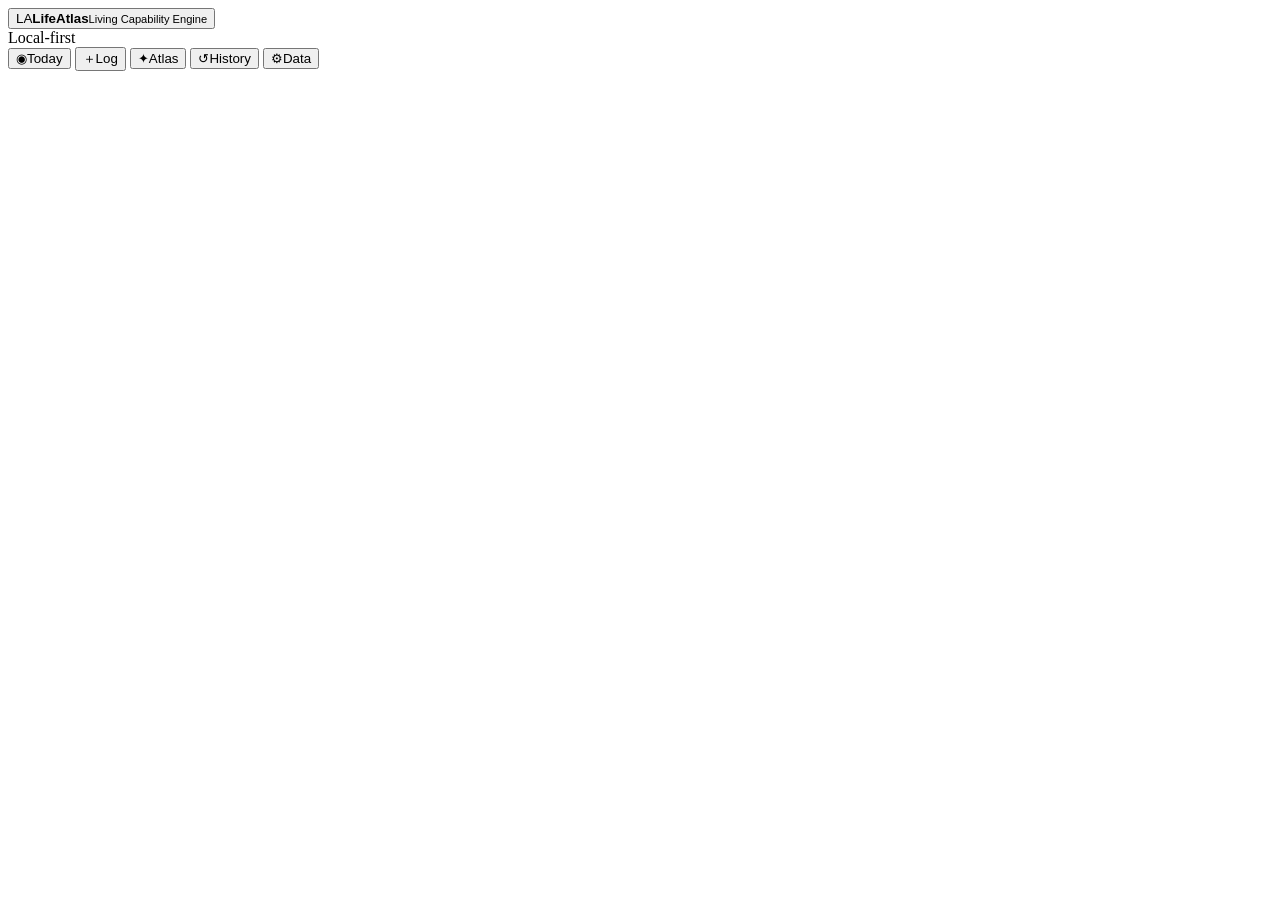
==== index.html @ 6b1c112e "Add files via upload" ====
<!doctype html>
<html lang="en">
<head>
  <meta charset="utf-8" />
  <meta name="viewport" content="width=device-width, initial-scale=1, viewport-fit=cover" />
  <meta name="theme-color" content="#0d1f1b" />
  <meta name="description" content="LifeAtlas — an offline-first longitudinal human-development platform." />
  <link rel="manifest" href="manifest.webmanifest" />
  <link rel="icon" href="assets/icon.svg" type="image/svg+xml" />
  <link rel="stylesheet" href="assets/styles.css" />
  <title>LifeAtlas</title>
</head>
<body>
  <div class="app-shell">
    <header class="topbar">
      <button class="brand" data-nav="today" aria-label="LifeAtlas home">
        <span class="brand-mark">LA</span><span><strong>LifeAtlas</strong><small>Living Capability Engine</small></span>
      </button>
      <div class="top-actions">
        <span id="offlineBadge" class="status-pill">Local-first</span>
        <button id="installBtn" class="button ghost" hidden>Install</button>
      </div>
    </header>

    <main id="app" tabindex="-1"></main>

    <nav class="bottom-nav" aria-label="Primary navigation">
      <button data-nav="today" class="active"><span>◉</span>Today</button>
      <button data-nav="log"><span>＋</span>Log</button>
      <button data-nav="atlas"><span>✦</span>Atlas</button>
      <button data-nav="history"><span>↺</span>History</button>
      <button data-nav="settings"><span>⚙</span>Data</button>
    </nav>
  </div>
  <div id="toast" role="status" aria-live="polite"></div>
  <script type="module" src="assets/app.js"></script>
</body>
</html>
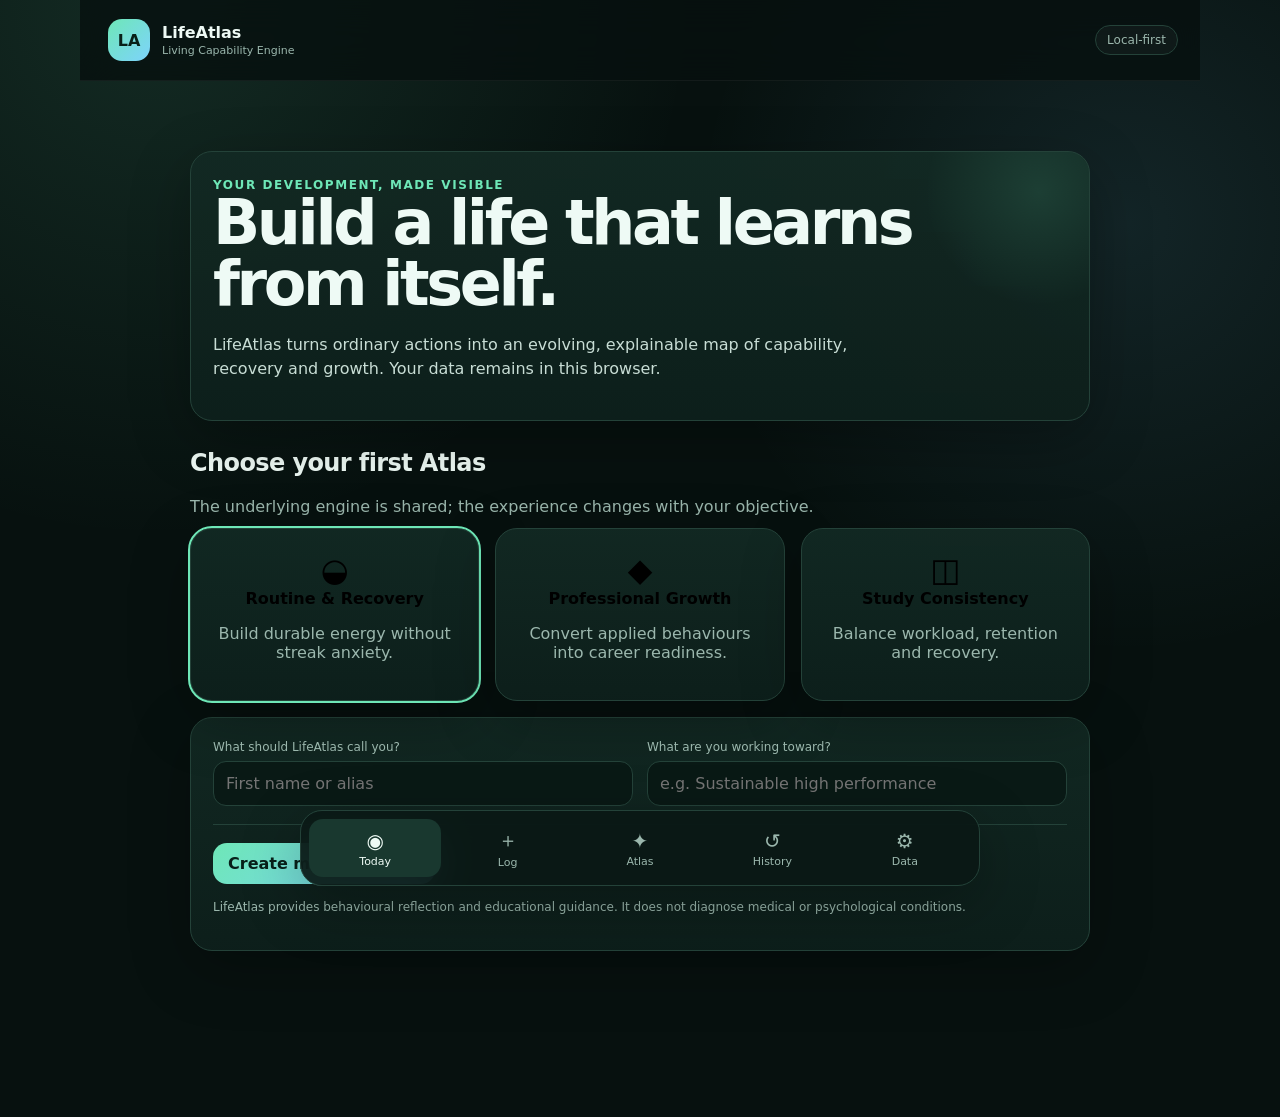
==== commit 6459ea37: "Add files via upload" ====
--- a/index.html
+++ b/index.html
@@ -4,11 +4,11 @@
   <meta charset="utf-8" />
   <meta name="viewport" content="width=device-width, initial-scale=1, viewport-fit=cover" />
   <meta name="theme-color" content="#0d1f1b" />
-  <meta name="description" content="LifeAtlas — an offline-first longitudinal human-development platform." />
+  <meta name="description" content="CareerAtlas — an offline-first adaptive professional capability engine." />
   <link rel="manifest" href="manifest.webmanifest" />
   <link rel="icon" href="assets/icon.svg" type="image/svg+xml" />
   <link rel="stylesheet" href="assets/styles.css" />
-  <title>LifeAtlas</title>
+  <title>CareerAtlas · LifeAtlas ACE</title>
 </head>
 <body>
   <div class="app-shell">
--- a/assets/styles.css
+++ b/assets/styles.css
@@ -0,0 +1,3 @@
+:root{--bg:#07110f;--panel:#0d1f1b;--panel2:#122923;--text:#eefaf5;--muted:#9bb7ad;--line:#244239;--mint:#6ee7b7;--blue:#7dd3fc;--amber:#fbbf24;--danger:#fb7185;--radius:22px;--shadow:0 18px 60px rgba(0,0,0,.28)}
+*{box-sizing:border-box}html{background:var(--bg);color:var(--text);font-family:Inter,ui-sans-serif,system-ui,-apple-system,BlinkMacSystemFont,"Segoe UI",sans-serif}body{margin:0;min-height:100vh;background:radial-gradient(circle at 12% 0%,rgba(110,231,183,.12),transparent 34%),radial-gradient(circle at 88% 20%,rgba(125,211,252,.1),transparent 30%),var(--bg)}button,input,select,textarea{font:inherit}.app-shell{max-width:1120px;margin:auto;min-height:100vh;padding-bottom:96px}.topbar{position:sticky;top:0;z-index:10;display:flex;justify-content:space-between;align-items:center;padding:18px 22px;background:rgba(7,17,15,.82);backdrop-filter:blur(18px);border-bottom:1px solid rgba(255,255,255,.05)}.brand{display:flex;align-items:center;gap:12px;background:none;border:0;color:var(--text);text-align:left;cursor:pointer}.brand-mark{display:grid;place-items:center;width:42px;height:42px;border-radius:14px;background:linear-gradient(135deg,var(--mint),var(--blue));color:#082019;font-weight:900}.brand strong,.brand small{display:block}.brand small{font-size:11px;color:var(--muted);margin-top:2px}.top-actions{display:flex;gap:10px;align-items:center}.status-pill,.chip{display:inline-flex;align-items:center;border:1px solid var(--line);border-radius:999px;padding:7px 11px;font-size:12px;color:var(--muted);background:rgba(255,255,255,.03)}main{padding:20px}.hero{display:grid;grid-template-columns:1.25fr .75fr;gap:18px;margin-bottom:18px}.card{background:linear-gradient(180deg,rgba(18,41,35,.94),rgba(13,31,27,.96));border:1px solid var(--line);border-radius:var(--radius);box-shadow:var(--shadow);padding:22px}.hero-card{min-height:265px;display:flex;flex-direction:column;justify-content:space-between;overflow:hidden;position:relative}.hero-card:after{content:"";position:absolute;width:240px;height:240px;border-radius:50%;right:-70px;top:-80px;background:radial-gradient(circle,var(--mint),transparent 67%);opacity:.12}.eyebrow{font-size:12px;letter-spacing:.13em;text-transform:uppercase;color:var(--mint);font-weight:800}h1,h2,h3,p{margin-top:0}h1{font-size:clamp(34px,6vw,62px);line-height:.98;letter-spacing:-.055em;margin-bottom:18px}h2{font-size:24px;letter-spacing:-.025em}h3{font-size:16px}.lead{color:#c8ddd5;max-width:680px;line-height:1.55}.muted{color:var(--muted)}.button{border:0;border-radius:14px;padding:11px 15px;background:linear-gradient(135deg,var(--mint),var(--blue));color:#082019;font-weight:800;cursor:pointer}.button.secondary{background:#19382f;color:var(--text);border:1px solid #2b5145}.button.ghost{background:transparent;color:var(--text);border:1px solid var(--line)}.button.danger{background:#3a1a23;color:#ffc6d0;border:1px solid #6b2938}.button:active{transform:translateY(1px)}.actions{display:flex;flex-wrap:wrap;gap:10px}.grid{display:grid;grid-template-columns:repeat(3,1fr);gap:16px}.grid.two{grid-template-columns:repeat(2,1fr)}.metric{padding:18px;border-radius:18px;background:rgba(255,255,255,.035);border:1px solid rgba(255,255,255,.06)}.metric strong{display:block;font-size:30px;margin:8px 0}.metric small{color:var(--muted)}.progress{height:8px;background:#071713;border-radius:999px;overflow:hidden;margin-top:12px}.progress>span{display:block;height:100%;background:linear-gradient(90deg,var(--mint),var(--blue));border-radius:999px}.section-head{display:flex;justify-content:space-between;align-items:end;margin:28px 0 12px}.section-head p{margin:0}.quick-grid{display:grid;grid-template-columns:repeat(4,1fr);gap:10px}.quick-log{display:flex;flex-direction:column;align-items:flex-start;min-height:112px;justify-content:space-between;background:#10261f;border:1px solid var(--line);color:var(--text);border-radius:18px;padding:15px;cursor:pointer}.quick-log span{font-size:25px}.quick-log small{color:var(--muted)}.recommendation{border-left:3px solid var(--mint)}.recommendation .why{margin-top:14px;padding:13px;border-radius:14px;background:rgba(0,0,0,.18);font-size:13px;line-height:1.5;color:#bed3cb}.atlas-wrap{position:relative;min-height:470px;overflow:hidden}.atlas{width:100%;height:460px}.atlas-line{stroke:#315f51;stroke-width:1.5;opacity:.65}.atlas-node{cursor:pointer;transition:.2s}.atlas-node:hover{filter:brightness(1.22)}.node-ring{fill:#0a1815;stroke:#315f51;stroke-width:3}.node-fill{fill:url(#nodeGradient)}.node-label{fill:#eaf8f3;font-size:12px;text-anchor:middle;font-weight:700}.node-score{fill:#92b4a8;font-size:10px;text-anchor:middle}.form-grid{display:grid;grid-template-columns:repeat(2,1fr);gap:14px}.field label{display:block;font-size:12px;color:var(--muted);margin-bottom:7px}.field input,.field select,.field textarea{width:100%;background:#091915;color:var(--text);border:1px solid var(--line);border-radius:13px;padding:12px}.field.full{grid-column:1/-1}.range-row{display:flex;align-items:center;gap:12px}.range-row input{flex:1}.event-list{display:flex;flex-direction:column;gap:10px}.event{display:grid;grid-template-columns:auto 1fr auto;gap:13px;align-items:center;padding:14px;border-radius:16px;background:rgba(255,255,255,.03);border:1px solid rgba(255,255,255,.06)}.event-icon{width:40px;height:40px;display:grid;place-items:center;border-radius:13px;background:#19382f}.event p{margin:3px 0 0;color:var(--muted);font-size:13px}.event time{font-size:12px;color:var(--muted)}.empty{text-align:center;padding:45px 20px;color:var(--muted)}.pack-card{cursor:pointer;transition:.2s}.pack-card:hover{transform:translateY(-2px);border-color:#3b6e5e}.pack-card.selected{outline:2px solid var(--mint)}.pack-icon{font-size:32px}.bottom-nav{position:fixed;left:50%;bottom:14px;transform:translateX(-50%);z-index:20;width:min(680px,calc(100% - 24px));display:grid;grid-template-columns:repeat(5,1fr);padding:8px;background:rgba(10,24,21,.92);backdrop-filter:blur(20px);border:1px solid var(--line);border-radius:22px;box-shadow:var(--shadow)}.bottom-nav button{background:none;border:0;color:var(--muted);padding:8px 4px;border-radius:14px;cursor:pointer;font-size:11px}.bottom-nav button span{display:block;font-size:20px;margin-bottom:2px}.bottom-nav button.active{background:#19382f;color:var(--text)}#toast{position:fixed;left:50%;bottom:105px;transform:translate(-50%,20px);opacity:0;pointer-events:none;background:#e8fff6;color:#082019;padding:11px 15px;border-radius:13px;font-weight:800;transition:.25s;z-index:50}#toast.show{opacity:1;transform:translate(-50%,0)}dialog{background:#10231e;color:var(--text);border:1px solid var(--line);border-radius:20px;max-width:560px;width:calc(100% - 30px);padding:22px}dialog::backdrop{background:rgba(0,0,0,.72)}.onboarding{max-width:900px;margin:50px auto}.legal{font-size:12px;color:var(--muted);line-height:1.5}.divider{height:1px;background:var(--line);margin:18px 0}.badge-good{color:var(--mint)}.badge-watch{color:var(--amber)}
+@media(max-width:760px){.hero,.grid,.grid.two,.form-grid{grid-template-columns:1fr}.quick-grid{grid-template-columns:repeat(2,1fr)}main{padding:14px}.topbar{padding:13px 15px}.status-pill{display:none}.card{padding:18px}.hero-card{min-height:240px}.field.full{grid-column:auto}.atlas{height:390px}.atlas-wrap{min-height:400px}.event{grid-template-columns:auto 1fr}.event time{grid-column:2}.bottom-nav{bottom:8px}}
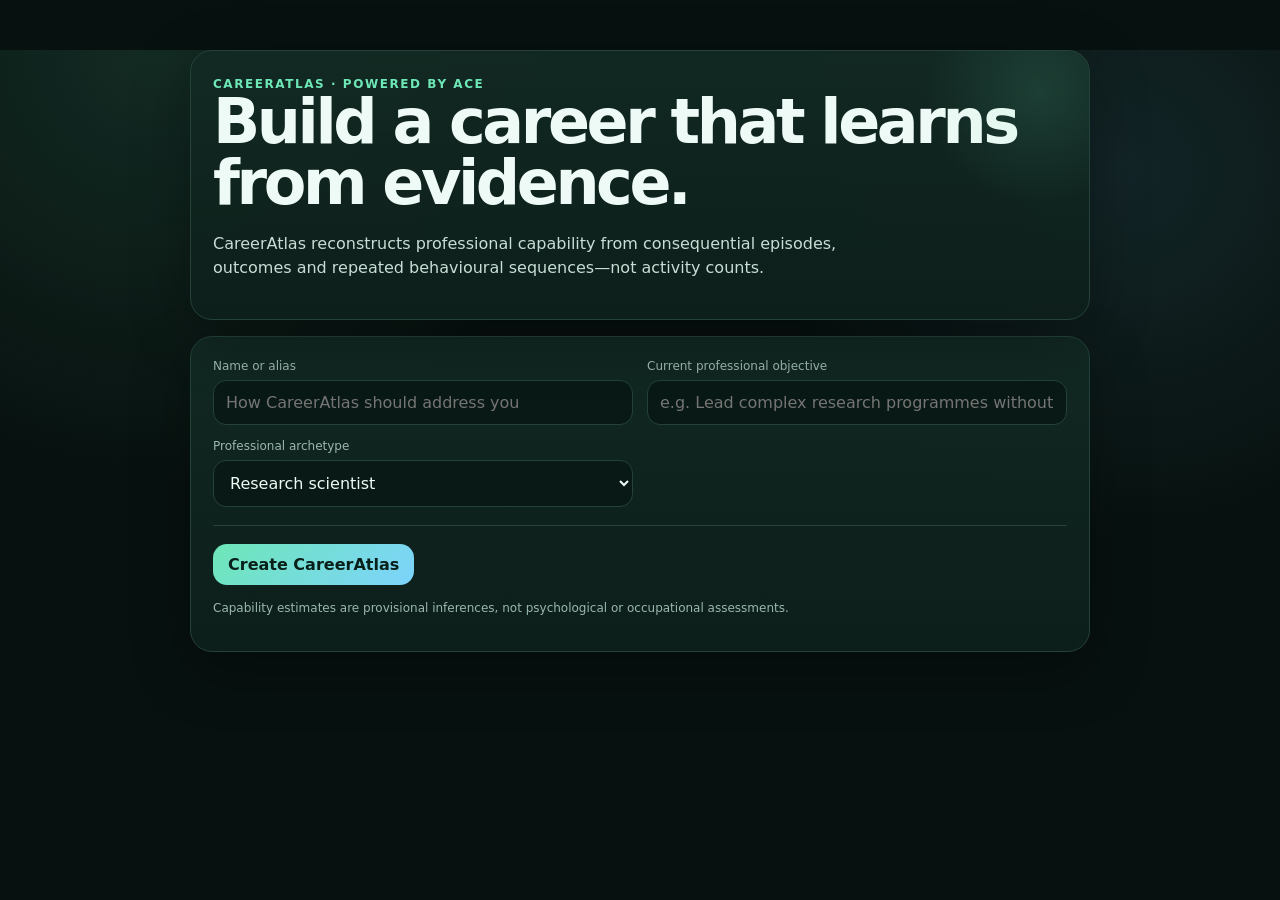
==== commit 8671c8d3: "Add files via upload" ====
--- a/index.html
+++ b/index.html
@@ -1,38 +1 @@
-<!doctype html>
-<html lang="en">
-<head>
-  <meta charset="utf-8" />
-  <meta name="viewport" content="width=device-width, initial-scale=1, viewport-fit=cover" />
-  <meta name="theme-color" content="#0d1f1b" />
-  <meta name="description" content="CareerAtlas — an offline-first adaptive professional capability engine." />
-  <link rel="manifest" href="manifest.webmanifest" />
-  <link rel="icon" href="assets/icon.svg" type="image/svg+xml" />
-  <link rel="stylesheet" href="assets/styles.css" />
-  <title>CareerAtlas · LifeAtlas ACE</title>
-</head>
-<body>
-  <div class="app-shell">
-    <header class="topbar">
-      <button class="brand" data-nav="today" aria-label="LifeAtlas home">
-        <span class="brand-mark">LA</span><span><strong>LifeAtlas</strong><small>Living Capability Engine</small></span>
-      </button>
-      <div class="top-actions">
-        <span id="offlineBadge" class="status-pill">Local-first</span>
-        <button id="installBtn" class="button ghost" hidden>Install</button>
-      </div>
-    </header>
-
-    <main id="app" tabindex="-1"></main>
-
-    <nav class="bottom-nav" aria-label="Primary navigation">
-      <button data-nav="today" class="active"><span>◉</span>Today</button>
-      <button data-nav="log"><span>＋</span>Log</button>
-      <button data-nav="atlas"><span>✦</span>Atlas</button>
-      <button data-nav="history"><span>↺</span>History</button>
-      <button data-nav="settings"><span>⚙</span>Data</button>
-    </nav>
-  </div>
-  <div id="toast" role="status" aria-live="polite"></div>
-  <script type="module" src="assets/app.js"></script>
-</body>
-</html>
+<!doctype html><html lang="en"><head><meta charset="utf-8"><meta name="viewport" content="width=device-width,initial-scale=1,viewport-fit=cover"><meta name="theme-color" content="#112a28"><meta name="apple-mobile-web-app-capable" content="yes"><meta name="apple-mobile-web-app-status-bar-style" content="black-translucent"><link rel="manifest" href="manifest.webmanifest"><link rel="apple-touch-icon" href="assets/apple-touch-icon.png"><link rel="stylesheet" href="assets/styles.css"><title>LifeAtlas Phase 1</title></head><body><div id="app"></div><script type="module" src="assets/app.js"></script></body></html>
--- a/assets/styles.css
+++ b/assets/styles.css
@@ -1,3 +1,24 @@
 :root{--bg:#07110f;--panel:#0d1f1b;--panel2:#122923;--text:#eefaf5;--muted:#9bb7ad;--line:#244239;--mint:#6ee7b7;--blue:#7dd3fc;--amber:#fbbf24;--danger:#fb7185;--radius:22px;--shadow:0 18px 60px rgba(0,0,0,.28)}
 *{box-sizing:border-box}html{background:var(--bg);color:var(--text);font-family:Inter,ui-sans-serif,system-ui,-apple-system,BlinkMacSystemFont,"Segoe UI",sans-serif}body{margin:0;min-height:100vh;background:radial-gradient(circle at 12% 0%,rgba(110,231,183,.12),transparent 34%),radial-gradient(circle at 88% 20%,rgba(125,211,252,.1),transparent 30%),var(--bg)}button,input,select,textarea{font:inherit}.app-shell{max-width:1120px;margin:auto;min-height:100vh;padding-bottom:96px}.topbar{position:sticky;top:0;z-index:10;display:flex;justify-content:space-between;align-items:center;padding:18px 22px;background:rgba(7,17,15,.82);backdrop-filter:blur(18px);border-bottom:1px solid rgba(255,255,255,.05)}.brand{display:flex;align-items:center;gap:12px;background:none;border:0;color:var(--text);text-align:left;cursor:pointer}.brand-mark{display:grid;place-items:center;width:42px;height:42px;border-radius:14px;background:linear-gradient(135deg,var(--mint),var(--blue));color:#082019;font-weight:900}.brand strong,.brand small{display:block}.brand small{font-size:11px;color:var(--muted);margin-top:2px}.top-actions{display:flex;gap:10px;align-items:center}.status-pill,.chip{display:inline-flex;align-items:center;border:1px solid var(--line);border-radius:999px;padding:7px 11px;font-size:12px;color:var(--muted);background:rgba(255,255,255,.03)}main{padding:20px}.hero{display:grid;grid-template-columns:1.25fr .75fr;gap:18px;margin-bottom:18px}.card{background:linear-gradient(180deg,rgba(18,41,35,.94),rgba(13,31,27,.96));border:1px solid var(--line);border-radius:var(--radius);box-shadow:var(--shadow);padding:22px}.hero-card{min-height:265px;display:flex;flex-direction:column;justify-content:space-between;overflow:hidden;position:relative}.hero-card:after{content:"";position:absolute;width:240px;height:240px;border-radius:50%;right:-70px;top:-80px;background:radial-gradient(circle,var(--mint),transparent 67%);opacity:.12}.eyebrow{font-size:12px;letter-spacing:.13em;text-transform:uppercase;color:var(--mint);font-weight:800}h1,h2,h3,p{margin-top:0}h1{font-size:clamp(34px,6vw,62px);line-height:.98;letter-spacing:-.055em;margin-bottom:18px}h2{font-size:24px;letter-spacing:-.025em}h3{font-size:16px}.lead{color:#c8ddd5;max-width:680px;line-height:1.55}.muted{color:var(--muted)}.button{border:0;border-radius:14px;padding:11px 15px;background:linear-gradient(135deg,var(--mint),var(--blue));color:#082019;font-weight:800;cursor:pointer}.button.secondary{background:#19382f;color:var(--text);border:1px solid #2b5145}.button.ghost{background:transparent;color:var(--text);border:1px solid var(--line)}.button.danger{background:#3a1a23;color:#ffc6d0;border:1px solid #6b2938}.button:active{transform:translateY(1px)}.actions{display:flex;flex-wrap:wrap;gap:10px}.grid{display:grid;grid-template-columns:repeat(3,1fr);gap:16px}.grid.two{grid-template-columns:repeat(2,1fr)}.metric{padding:18px;border-radius:18px;background:rgba(255,255,255,.035);border:1px solid rgba(255,255,255,.06)}.metric strong{display:block;font-size:30px;margin:8px 0}.metric small{color:var(--muted)}.progress{height:8px;background:#071713;border-radius:999px;overflow:hidden;margin-top:12px}.progress>span{display:block;height:100%;background:linear-gradient(90deg,var(--mint),var(--blue));border-radius:999px}.section-head{display:flex;justify-content:space-between;align-items:end;margin:28px 0 12px}.section-head p{margin:0}.quick-grid{display:grid;grid-template-columns:repeat(4,1fr);gap:10px}.quick-log{display:flex;flex-direction:column;align-items:flex-start;min-height:112px;justify-content:space-between;background:#10261f;border:1px solid var(--line);color:var(--text);border-radius:18px;padding:15px;cursor:pointer}.quick-log span{font-size:25px}.quick-log small{color:var(--muted)}.recommendation{border-left:3px solid var(--mint)}.recommendation .why{margin-top:14px;padding:13px;border-radius:14px;background:rgba(0,0,0,.18);font-size:13px;line-height:1.5;color:#bed3cb}.atlas-wrap{position:relative;min-height:470px;overflow:hidden}.atlas{width:100%;height:460px}.atlas-line{stroke:#315f51;stroke-width:1.5;opacity:.65}.atlas-node{cursor:pointer;transition:.2s}.atlas-node:hover{filter:brightness(1.22)}.node-ring{fill:#0a1815;stroke:#315f51;stroke-width:3}.node-fill{fill:url(#nodeGradient)}.node-label{fill:#eaf8f3;font-size:12px;text-anchor:middle;font-weight:700}.node-score{fill:#92b4a8;font-size:10px;text-anchor:middle}.form-grid{display:grid;grid-template-columns:repeat(2,1fr);gap:14px}.field label{display:block;font-size:12px;color:var(--muted);margin-bottom:7px}.field input,.field select,.field textarea{width:100%;background:#091915;color:var(--text);border:1px solid var(--line);border-radius:13px;padding:12px}.field.full{grid-column:1/-1}.range-row{display:flex;align-items:center;gap:12px}.range-row input{flex:1}.event-list{display:flex;flex-direction:column;gap:10px}.event{display:grid;grid-template-columns:auto 1fr auto;gap:13px;align-items:center;padding:14px;border-radius:16px;background:rgba(255,255,255,.03);border:1px solid rgba(255,255,255,.06)}.event-icon{width:40px;height:40px;display:grid;place-items:center;border-radius:13px;background:#19382f}.event p{margin:3px 0 0;color:var(--muted);font-size:13px}.event time{font-size:12px;color:var(--muted)}.empty{text-align:center;padding:45px 20px;color:var(--muted)}.pack-card{cursor:pointer;transition:.2s}.pack-card:hover{transform:translateY(-2px);border-color:#3b6e5e}.pack-card.selected{outline:2px solid var(--mint)}.pack-icon{font-size:32px}.bottom-nav{position:fixed;left:50%;bottom:14px;transform:translateX(-50%);z-index:20;width:min(680px,calc(100% - 24px));display:grid;grid-template-columns:repeat(5,1fr);padding:8px;background:rgba(10,24,21,.92);backdrop-filter:blur(20px);border:1px solid var(--line);border-radius:22px;box-shadow:var(--shadow)}.bottom-nav button{background:none;border:0;color:var(--muted);padding:8px 4px;border-radius:14px;cursor:pointer;font-size:11px}.bottom-nav button span{display:block;font-size:20px;margin-bottom:2px}.bottom-nav button.active{background:#19382f;color:var(--text)}#toast{position:fixed;left:50%;bottom:105px;transform:translate(-50%,20px);opacity:0;pointer-events:none;background:#e8fff6;color:#082019;padding:11px 15px;border-radius:13px;font-weight:800;transition:.25s;z-index:50}#toast.show{opacity:1;transform:translate(-50%,0)}dialog{background:#10231e;color:var(--text);border:1px solid var(--line);border-radius:20px;max-width:560px;width:calc(100% - 30px);padding:22px}dialog::backdrop{background:rgba(0,0,0,.72)}.onboarding{max-width:900px;margin:50px auto}.legal{font-size:12px;color:var(--muted);line-height:1.5}.divider{height:1px;background:var(--line);margin:18px 0}.badge-good{color:var(--mint)}.badge-watch{color:var(--amber)}
 @media(max-width:760px){.hero,.grid,.grid.two,.form-grid{grid-template-columns:1fr}.quick-grid{grid-template-columns:repeat(2,1fr)}main{padding:14px}.topbar{padding:13px 15px}.status-pill{display:none}.card{padding:18px}.hero-card{min-height:240px}.field.full{grid-column:auto}.atlas{height:390px}.atlas-wrap{min-height:400px}.event{grid-template-columns:auto 1fr}.event time{grid-column:2}.bottom-nav{bottom:8px}}
+.field-help{margin:8px 2px 0;color:#c7ddd5;font-size:13px;line-height:1.45}.cap-grid{display:grid;grid-template-columns:repeat(3,1fr);gap:14px}.capability-card{box-shadow:none}.cap-head{display:flex;justify-content:space-between;gap:16px;align-items:flex-start}.cap-head strong{font-size:34px}.capability-card p{color:#c6d9d2;line-height:1.45;margin-top:14px}.capability-card small{color:var(--muted)}.domain-title{margin:28px 0 10px;border-bottom:1px solid var(--line)}.gene{border-top:3px solid var(--mint)}.gene.harmful{border-top-color:var(--danger)}details summary{cursor:pointer;color:var(--muted);margin-top:12px}.quick-grid{grid-template-columns:repeat(3,1fr)}
+@media(max-width:760px){.cap-grid{grid-template-columns:1fr}.quick-grid{grid-template-columns:repeat(2,1fr)}.topbar{position:relative}.section-head h1{font-size:36px!important}.event{align-items:start}}
+
+/* v0.3.1 debugging and mobile hardening */
+html{min-height:100%;scroll-padding-top:86px;-webkit-text-size-adjust:100%}
+body{min-height:100%;padding-top:env(safe-area-inset-top);padding-left:env(safe-area-inset-left);padding-right:env(safe-area-inset-right)}
+.topbar{padding-top:max(18px,env(safe-area-inset-top))}
+.bottom-nav{bottom:max(8px,env(safe-area-inset-bottom));padding-bottom:max(8px,env(safe-area-inset-bottom))}
+.app-shell{padding-bottom:calc(112px + env(safe-area-inset-bottom))}
+.event-actions{display:flex;flex-direction:column;align-items:flex-end;gap:8px}
+.text-button{border:0;background:transparent;color:var(--mint);font-size:12px;font-weight:800;padding:4px;cursor:pointer}
+.text-button:focus-visible,.button:focus-visible,.bottom-nav button:focus-visible,.quick-log:focus-visible,.brand:focus-visible{outline:3px solid var(--blue);outline-offset:2px}
+.field input:focus,.field select:focus,.field textarea:focus{outline:2px solid #0b63b6;outline-offset:1px;border-color:var(--blue)}
+@media(max-width:760px){
+ html{scroll-padding-top:12px}
+ body{padding-top:env(safe-area-inset-top)}
+ .topbar{position:relative;padding-top:13px}
+ .event-actions{grid-column:2;align-items:flex-start;flex-direction:row;justify-content:space-between}
+ .bottom-nav{width:calc(100% - 20px)}
+ .brand strong{font-size:18px}.brand small{font-size:10px}
+}
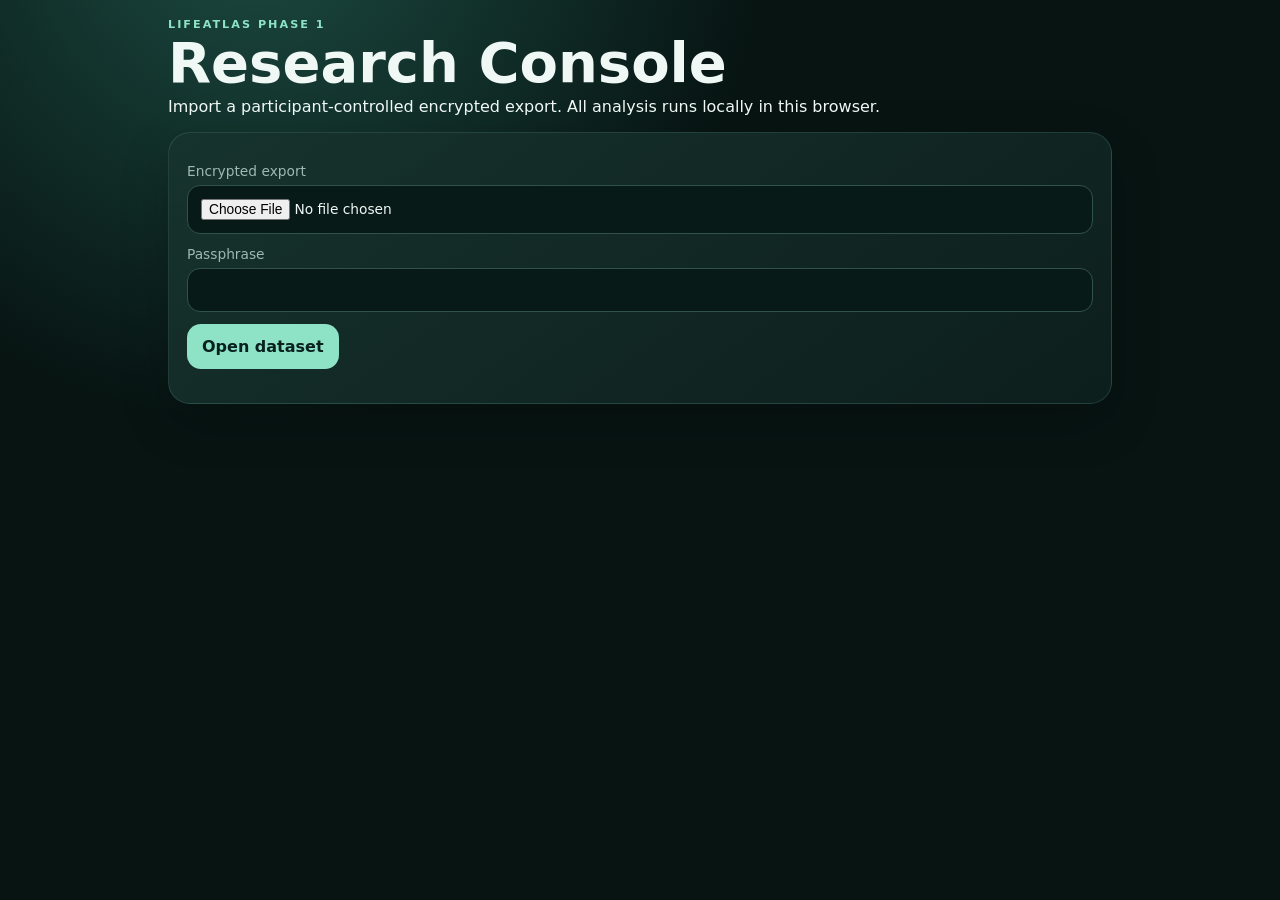
==== commit f0ef6b30: "Add files via upload" ====
--- a/index.html
+++ b/index.html
@@ -1 +1 @@
-<!doctype html><html lang="en"><head><meta charset="utf-8"><meta name="viewport" content="width=device-width,initial-scale=1,viewport-fit=cover"><meta name="theme-color" content="#112a28"><meta name="apple-mobile-web-app-capable" content="yes"><meta name="apple-mobile-web-app-status-bar-style" content="black-translucent"><link rel="manifest" href="manifest.webmanifest"><link rel="apple-touch-icon" href="assets/apple-touch-icon.png"><link rel="stylesheet" href="assets/styles.css"><title>LifeAtlas Phase 1</title></head><body><div id="app"></div><script type="module" src="assets/app.js"></script></body></html>+<!doctype html><html lang="en"><head><meta charset="utf-8"><meta name="viewport" content="width=device-width,initial-scale=1"><link rel="stylesheet" href="../assets/styles.css"><title>LifeAtlas Research Console</title></head><body><main class="console-shell"><header><div><p class="eyebrow">LIFEATLAS PHASE 1</p><h1>Research Console</h1><p>Import a participant-controlled encrypted export. All analysis runs locally in this browser.</p></div></header><section class="panel"><label class="field">Encrypted export<input id="file" type="file" accept=".latlas,.json"></label><label class="field">Passphrase<input id="pass" type="password" autocomplete="current-password"></label><button id="open" class="primary">Open dataset</button><p id="status" class="muted"></p></section><section id="report"></section></main><script type="module" src="../assets/console.js"></script></body></html>
--- a/assets/styles.css
+++ b/assets/styles.css
@@ -1,24 +1,2 @@
-:root{--bg:#07110f;--panel:#0d1f1b;--panel2:#122923;--text:#eefaf5;--muted:#9bb7ad;--line:#244239;--mint:#6ee7b7;--blue:#7dd3fc;--amber:#fbbf24;--danger:#fb7185;--radius:22px;--shadow:0 18px 60px rgba(0,0,0,.28)}
-*{box-sizing:border-box}html{background:var(--bg);color:var(--text);font-family:Inter,ui-sans-serif,system-ui,-apple-system,BlinkMacSystemFont,"Segoe UI",sans-serif}body{margin:0;min-height:100vh;background:radial-gradient(circle at 12% 0%,rgba(110,231,183,.12),transparent 34%),radial-gradient(circle at 88% 20%,rgba(125,211,252,.1),transparent 30%),var(--bg)}button,input,select,textarea{font:inherit}.app-shell{max-width:1120px;margin:auto;min-height:100vh;padding-bottom:96px}.topbar{position:sticky;top:0;z-index:10;display:flex;justify-content:space-between;align-items:center;padding:18px 22px;background:rgba(7,17,15,.82);backdrop-filter:blur(18px);border-bottom:1px solid rgba(255,255,255,.05)}.brand{display:flex;align-items:center;gap:12px;background:none;border:0;color:var(--text);text-align:left;cursor:pointer}.brand-mark{display:grid;place-items:center;width:42px;height:42px;border-radius:14px;background:linear-gradient(135deg,var(--mint),var(--blue));color:#082019;font-weight:900}.brand strong,.brand small{display:block}.brand small{font-size:11px;color:var(--muted);margin-top:2px}.top-actions{display:flex;gap:10px;align-items:center}.status-pill,.chip{display:inline-flex;align-items:center;border:1px solid var(--line);border-radius:999px;padding:7px 11px;font-size:12px;color:var(--muted);background:rgba(255,255,255,.03)}main{padding:20px}.hero{display:grid;grid-template-columns:1.25fr .75fr;gap:18px;margin-bottom:18px}.card{background:linear-gradient(180deg,rgba(18,41,35,.94),rgba(13,31,27,.96));border:1px solid var(--line);border-radius:var(--radius);box-shadow:var(--shadow);padding:22px}.hero-card{min-height:265px;display:flex;flex-direction:column;justify-content:space-between;overflow:hidden;position:relative}.hero-card:after{content:"";position:absolute;width:240px;height:240px;border-radius:50%;right:-70px;top:-80px;background:radial-gradient(circle,var(--mint),transparent 67%);opacity:.12}.eyebrow{font-size:12px;letter-spacing:.13em;text-transform:uppercase;color:var(--mint);font-weight:800}h1,h2,h3,p{margin-top:0}h1{font-size:clamp(34px,6vw,62px);line-height:.98;letter-spacing:-.055em;margin-bottom:18px}h2{font-size:24px;letter-spacing:-.025em}h3{font-size:16px}.lead{color:#c8ddd5;max-width:680px;line-height:1.55}.muted{color:var(--muted)}.button{border:0;border-radius:14px;padding:11px 15px;background:linear-gradient(135deg,var(--mint),var(--blue));color:#082019;font-weight:800;cursor:pointer}.button.secondary{background:#19382f;color:var(--text);border:1px solid #2b5145}.button.ghost{background:transparent;color:var(--text);border:1px solid var(--line)}.button.danger{background:#3a1a23;color:#ffc6d0;border:1px solid #6b2938}.button:active{transform:translateY(1px)}.actions{display:flex;flex-wrap:wrap;gap:10px}.grid{display:grid;grid-template-columns:repeat(3,1fr);gap:16px}.grid.two{grid-template-columns:repeat(2,1fr)}.metric{padding:18px;border-radius:18px;background:rgba(255,255,255,.035);border:1px solid rgba(255,255,255,.06)}.metric strong{display:block;font-size:30px;margin:8px 0}.metric small{color:var(--muted)}.progress{height:8px;background:#071713;border-radius:999px;overflow:hidden;margin-top:12px}.progress>span{display:block;height:100%;background:linear-gradient(90deg,var(--mint),var(--blue));border-radius:999px}.section-head{display:flex;justify-content:space-between;align-items:end;margin:28px 0 12px}.section-head p{margin:0}.quick-grid{display:grid;grid-template-columns:repeat(4,1fr);gap:10px}.quick-log{display:flex;flex-direction:column;align-items:flex-start;min-height:112px;justify-content:space-between;background:#10261f;border:1px solid var(--line);color:var(--text);border-radius:18px;padding:15px;cursor:pointer}.quick-log span{font-size:25px}.quick-log small{color:var(--muted)}.recommendation{border-left:3px solid var(--mint)}.recommendation .why{margin-top:14px;padding:13px;border-radius:14px;background:rgba(0,0,0,.18);font-size:13px;line-height:1.5;color:#bed3cb}.atlas-wrap{position:relative;min-height:470px;overflow:hidden}.atlas{width:100%;height:460px}.atlas-line{stroke:#315f51;stroke-width:1.5;opacity:.65}.atlas-node{cursor:pointer;transition:.2s}.atlas-node:hover{filter:brightness(1.22)}.node-ring{fill:#0a1815;stroke:#315f51;stroke-width:3}.node-fill{fill:url(#nodeGradient)}.node-label{fill:#eaf8f3;font-size:12px;text-anchor:middle;font-weight:700}.node-score{fill:#92b4a8;font-size:10px;text-anchor:middle}.form-grid{display:grid;grid-template-columns:repeat(2,1fr);gap:14px}.field label{display:block;font-size:12px;color:var(--muted);margin-bottom:7px}.field input,.field select,.field textarea{width:100%;background:#091915;color:var(--text);border:1px solid var(--line);border-radius:13px;padding:12px}.field.full{grid-column:1/-1}.range-row{display:flex;align-items:center;gap:12px}.range-row input{flex:1}.event-list{display:flex;flex-direction:column;gap:10px}.event{display:grid;grid-template-columns:auto 1fr auto;gap:13px;align-items:center;padding:14px;border-radius:16px;background:rgba(255,255,255,.03);border:1px solid rgba(255,255,255,.06)}.event-icon{width:40px;height:40px;display:grid;place-items:center;border-radius:13px;background:#19382f}.event p{margin:3px 0 0;color:var(--muted);font-size:13px}.event time{font-size:12px;color:var(--muted)}.empty{text-align:center;padding:45px 20px;color:var(--muted)}.pack-card{cursor:pointer;transition:.2s}.pack-card:hover{transform:translateY(-2px);border-color:#3b6e5e}.pack-card.selected{outline:2px solid var(--mint)}.pack-icon{font-size:32px}.bottom-nav{position:fixed;left:50%;bottom:14px;transform:translateX(-50%);z-index:20;width:min(680px,calc(100% - 24px));display:grid;grid-template-columns:repeat(5,1fr);padding:8px;background:rgba(10,24,21,.92);backdrop-filter:blur(20px);border:1px solid var(--line);border-radius:22px;box-shadow:var(--shadow)}.bottom-nav button{background:none;border:0;color:var(--muted);padding:8px 4px;border-radius:14px;cursor:pointer;font-size:11px}.bottom-nav button span{display:block;font-size:20px;margin-bottom:2px}.bottom-nav button.active{background:#19382f;color:var(--text)}#toast{position:fixed;left:50%;bottom:105px;transform:translate(-50%,20px);opacity:0;pointer-events:none;background:#e8fff6;color:#082019;padding:11px 15px;border-radius:13px;font-weight:800;transition:.25s;z-index:50}#toast.show{opacity:1;transform:translate(-50%,0)}dialog{background:#10231e;color:var(--text);border:1px solid var(--line);border-radius:20px;max-width:560px;width:calc(100% - 30px);padding:22px}dialog::backdrop{background:rgba(0,0,0,.72)}.onboarding{max-width:900px;margin:50px auto}.legal{font-size:12px;color:var(--muted);line-height:1.5}.divider{height:1px;background:var(--line);margin:18px 0}.badge-good{color:var(--mint)}.badge-watch{color:var(--amber)}
-@media(max-width:760px){.hero,.grid,.grid.two,.form-grid{grid-template-columns:1fr}.quick-grid{grid-template-columns:repeat(2,1fr)}main{padding:14px}.topbar{padding:13px 15px}.status-pill{display:none}.card{padding:18px}.hero-card{min-height:240px}.field.full{grid-column:auto}.atlas{height:390px}.atlas-wrap{min-height:400px}.event{grid-template-columns:auto 1fr}.event time{grid-column:2}.bottom-nav{bottom:8px}}
-.field-help{margin:8px 2px 0;color:#c7ddd5;font-size:13px;line-height:1.45}.cap-grid{display:grid;grid-template-columns:repeat(3,1fr);gap:14px}.capability-card{box-shadow:none}.cap-head{display:flex;justify-content:space-between;gap:16px;align-items:flex-start}.cap-head strong{font-size:34px}.capability-card p{color:#c6d9d2;line-height:1.45;margin-top:14px}.capability-card small{color:var(--muted)}.domain-title{margin:28px 0 10px;border-bottom:1px solid var(--line)}.gene{border-top:3px solid var(--mint)}.gene.harmful{border-top-color:var(--danger)}details summary{cursor:pointer;color:var(--muted);margin-top:12px}.quick-grid{grid-template-columns:repeat(3,1fr)}
-@media(max-width:760px){.cap-grid{grid-template-columns:1fr}.quick-grid{grid-template-columns:repeat(2,1fr)}.topbar{position:relative}.section-head h1{font-size:36px!important}.event{align-items:start}}
 
-/* v0.3.1 debugging and mobile hardening */
-html{min-height:100%;scroll-padding-top:86px;-webkit-text-size-adjust:100%}
-body{min-height:100%;padding-top:env(safe-area-inset-top);padding-left:env(safe-area-inset-left);padding-right:env(safe-area-inset-right)}
-.topbar{padding-top:max(18px,env(safe-area-inset-top))}
-.bottom-nav{bottom:max(8px,env(safe-area-inset-bottom));padding-bottom:max(8px,env(safe-area-inset-bottom))}
-.app-shell{padding-bottom:calc(112px + env(safe-area-inset-bottom))}
-.event-actions{display:flex;flex-direction:column;align-items:flex-end;gap:8px}
-.text-button{border:0;background:transparent;color:var(--mint);font-size:12px;font-weight:800;padding:4px;cursor:pointer}
-.text-button:focus-visible,.button:focus-visible,.bottom-nav button:focus-visible,.quick-log:focus-visible,.brand:focus-visible{outline:3px solid var(--blue);outline-offset:2px}
-.field input:focus,.field select:focus,.field textarea:focus{outline:2px solid #0b63b6;outline-offset:1px;border-color:var(--blue)}
-@media(max-width:760px){
- html{scroll-padding-top:12px}
- body{padding-top:env(safe-area-inset-top)}
- .topbar{position:relative;padding-top:13px}
- .event-actions{grid-column:2;align-items:flex-start;flex-direction:row;justify-content:space-between}
- .bottom-nav{width:calc(100% - 20px)}
- .brand strong{font-size:18px}.brand small{font-size:10px}
-}
+:root{font-family:Inter,ui-sans-serif,system-ui,-apple-system,BlinkMacSystemFont,"Segoe UI",sans-serif;color:#eff8f4;background:#071412;--panel:#102421;--panel2:#17332e;--ink:#eff8f4;--muted:#9eb9b1;--accent:#8ee3c7;--gold:#f0d58c;--danger:#ffaaa4}*{box-sizing:border-box}body{margin:0;min-height:100vh;background:radial-gradient(circle at 20% -10%,#1c4b42 0,transparent 36%),#071412}.shell,.console-shell{max-width:760px;margin:auto;padding:calc(18px + env(safe-area-inset-top)) 18px calc(90px + env(safe-area-inset-bottom))}.top{display:flex;justify-content:space-between;gap:12px;align-items:center}.eyebrow{letter-spacing:.18em;font-size:.7rem;color:var(--accent);font-weight:800;margin:0 0 5px}h1,h2,h3,p{margin-top:0}h1{font-size:clamp(1.9rem,8vw,3.5rem);line-height:.95;margin-bottom:8px}h2{font-size:1.25rem}.muted{color:var(--muted)}.panel{background:linear-gradient(145deg,rgba(23,51,46,.98),rgba(13,31,28,.98));border:1px solid rgba(142,227,199,.15);border-radius:22px;padding:18px;margin:14px 0;box-shadow:0 18px 50px rgba(0,0,0,.18)}.hero{padding:24px}.grid{display:grid;grid-template-columns:repeat(2,1fr);gap:10px}.metric{background:rgba(255,255,255,.04);padding:13px;border-radius:16px}.metric strong{font-size:1.5rem;display:block}.primary,.secondary,.chip,button{border:0;border-radius:14px;padding:13px 15px;font:inherit;font-weight:750;cursor:pointer}.primary{background:var(--accent);color:#08211d}.secondary{background:#28463f;color:var(--ink)}.danger{background:#492825;color:#ffd8d4}.button-row{display:flex;gap:9px;flex-wrap:wrap}.field{display:block;color:var(--muted);font-size:.86rem;margin:12px 0}.field input,.field select,.field textarea{width:100%;margin-top:6px;padding:13px;background:#071a17;color:var(--ink);border:1px solid #31524b;border-radius:13px;font:inherit}.field textarea{min-height:90px}.scale{display:grid;grid-template-columns:repeat(5,1fr);gap:7px}.scale label{background:#0b1e1b;border-radius:11px;padding:10px 2px;text-align:center}.scale input{display:block;margin:auto auto 6px}.nav{position:fixed;left:50%;bottom:0;transform:translateX(-50%);width:min(760px,100%);display:grid;grid-template-columns:repeat(5,1fr);padding:8px 10px calc(8px + env(safe-area-inset-bottom));background:rgba(7,20,18,.94);backdrop-filter:blur(18px);border-top:1px solid #24433d}.nav button{padding:9px 3px;background:transparent;color:var(--muted);font-size:.72rem}.nav button.active{color:var(--accent)}.list{display:grid;gap:9px}.item{padding:13px;border-radius:15px;background:rgba(255,255,255,.04)}.item time{color:var(--muted);font-size:.78rem}.badge{display:inline-block;padding:5px 9px;border-radius:999px;background:#25483f;color:var(--accent);font-size:.72rem;font-weight:800}.atlas{display:grid;grid-template-columns:repeat(2,1fr);gap:10px}.node{min-height:120px;border-radius:24px;padding:15px;background:radial-gradient(circle at 70% 15%,rgba(142,227,199,.17),transparent 42%),#102421}.bar{height:8px;background:#071a17;border-radius:99px;overflow:hidden;margin-top:10px}.bar i{display:block;height:100%;background:linear-gradient(90deg,var(--accent),var(--gold));border-radius:99px}.notice{border-left:3px solid var(--gold);padding-left:12px}.error{color:var(--danger)}.console-shell{max-width:980px}.table{width:100%;border-collapse:collapse}.table td,.table th{padding:9px;border-bottom:1px solid #24433d;text-align:left}@media(min-width:650px){.grid{grid-template-columns:repeat(4,1fr)}.atlas{grid-template-columns:repeat(3,1fr)}}
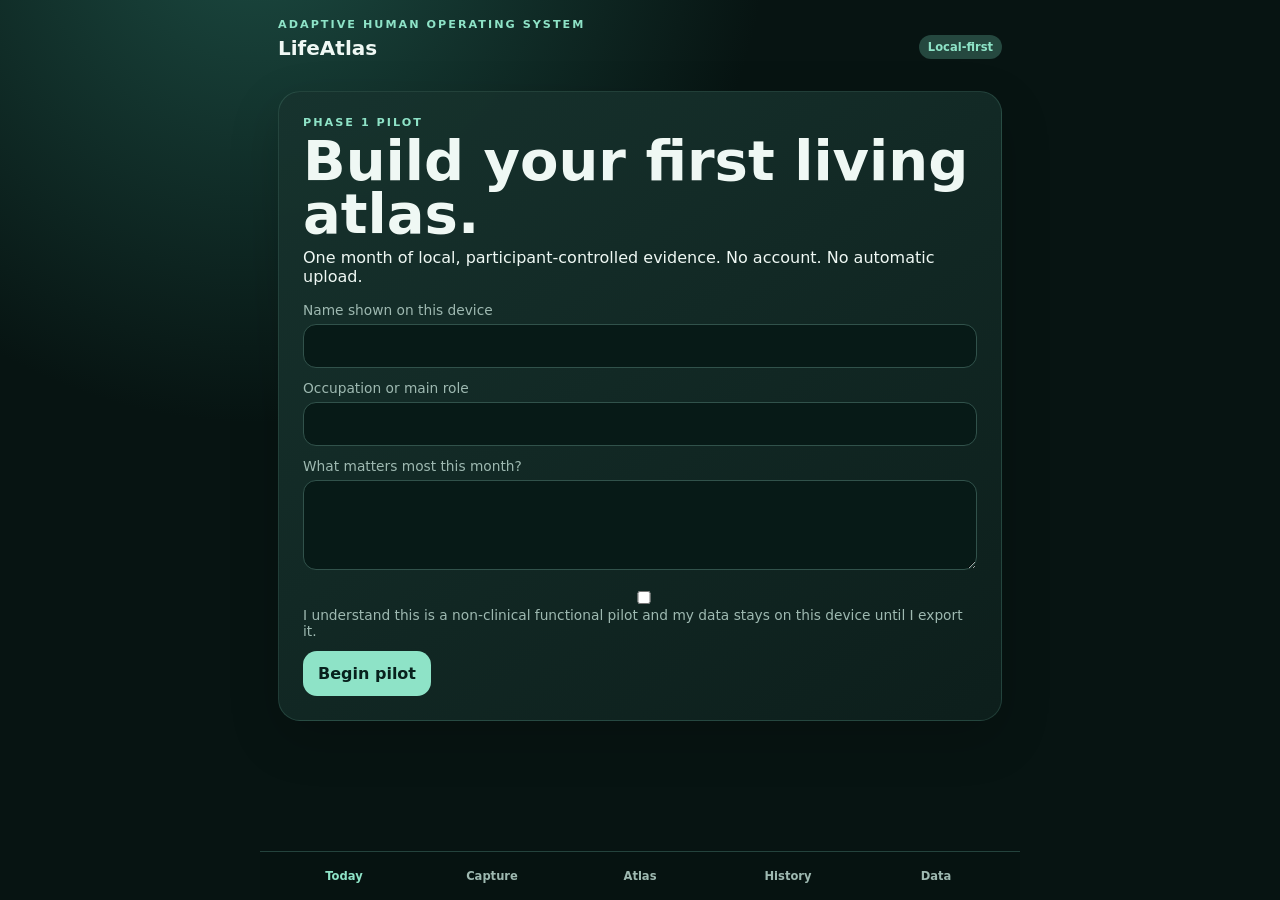
==== commit e68388ee: "Add files via upload" ====
--- a/index.html
+++ b/index.html
@@ -1 +1 @@
-<!doctype html><html lang="en"><head><meta charset="utf-8"><meta name="viewport" content="width=device-width,initial-scale=1"><link rel="stylesheet" href="../assets/styles.css"><title>LifeAtlas Research Console</title></head><body><main class="console-shell"><header><div><p class="eyebrow">LIFEATLAS PHASE 1</p><h1>Research Console</h1><p>Import a participant-controlled encrypted export. All analysis runs locally in this browser.</p></div></header><section class="panel"><label class="field">Encrypted export<input id="file" type="file" accept=".latlas,.json"></label><label class="field">Passphrase<input id="pass" type="password" autocomplete="current-password"></label><button id="open" class="primary">Open dataset</button><p id="status" class="muted"></p></section><section id="report"></section></main><script type="module" src="../assets/console.js"></script></body></html>+<!doctype html><html lang="en"><head><meta charset="utf-8"><meta name="viewport" content="width=device-width,initial-scale=1,viewport-fit=cover"><meta name="theme-color" content="#112a28"><meta name="apple-mobile-web-app-capable" content="yes"><meta name="apple-mobile-web-app-status-bar-style" content="black-translucent"><link rel="manifest" href="manifest.webmanifest"><link rel="apple-touch-icon" href="assets/apple-touch-icon.png"><link rel="stylesheet" href="assets/styles.css"><title>LifeAtlas Phase 1</title></head><body><div id="app"></div><script type="module" src="assets/app.js"></script></body></html>
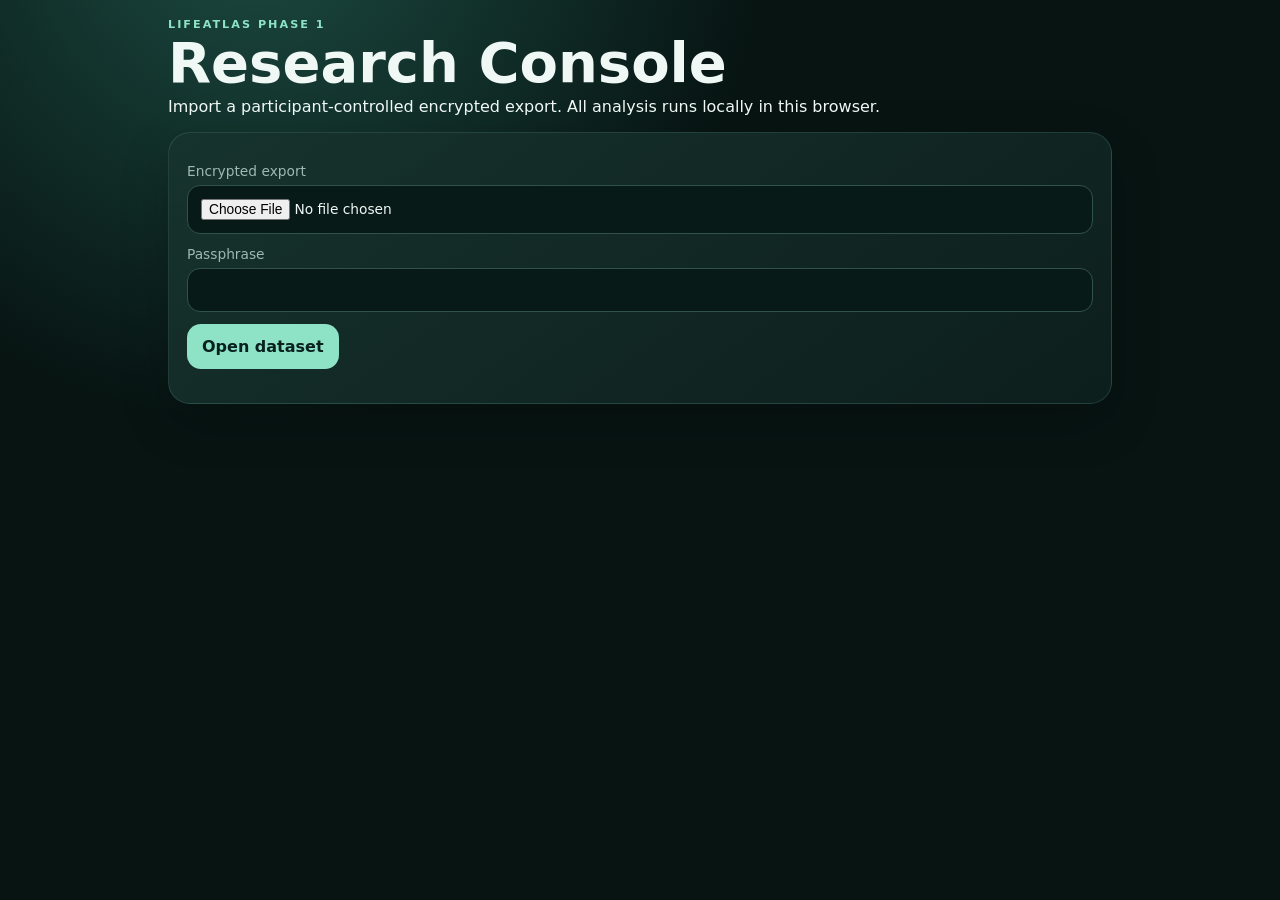
==== commit 58a0fc51: "Add files via upload" ====
--- a/index.html
+++ b/index.html
@@ -1 +1 @@
-<!doctype html><html lang="en"><head><meta charset="utf-8"><meta name="viewport" content="width=device-width,initial-scale=1,viewport-fit=cover"><meta name="theme-color" content="#112a28"><meta name="apple-mobile-web-app-capable" content="yes"><meta name="apple-mobile-web-app-status-bar-style" content="black-translucent"><link rel="manifest" href="manifest.webmanifest"><link rel="apple-touch-icon" href="assets/apple-touch-icon.png"><link rel="stylesheet" href="assets/styles.css"><title>LifeAtlas Phase 1</title></head><body><div id="app"></div><script type="module" src="assets/app.js"></script></body></html>+<!doctype html><html lang="en"><head><meta charset="utf-8"><meta name="viewport" content="width=device-width,initial-scale=1"><link rel="stylesheet" href="../assets/styles.css"><title>LifeAtlas Research Console</title></head><body><main class="console-shell"><header><div><p class="eyebrow">LIFEATLAS PHASE 1</p><h1>Research Console</h1><p>Import a participant-controlled encrypted export. All analysis runs locally in this browser.</p></div></header><section class="panel"><label class="field">Encrypted export<input id="file" type="file" accept=".latlas,.json"></label><label class="field">Passphrase<input id="pass" type="password" autocomplete="current-password"></label><button id="open" class="primary">Open dataset</button><p id="status" class="muted"></p></section><section id="report"></section></main><script type="module" src="../assets/console.js"></script></body></html>
